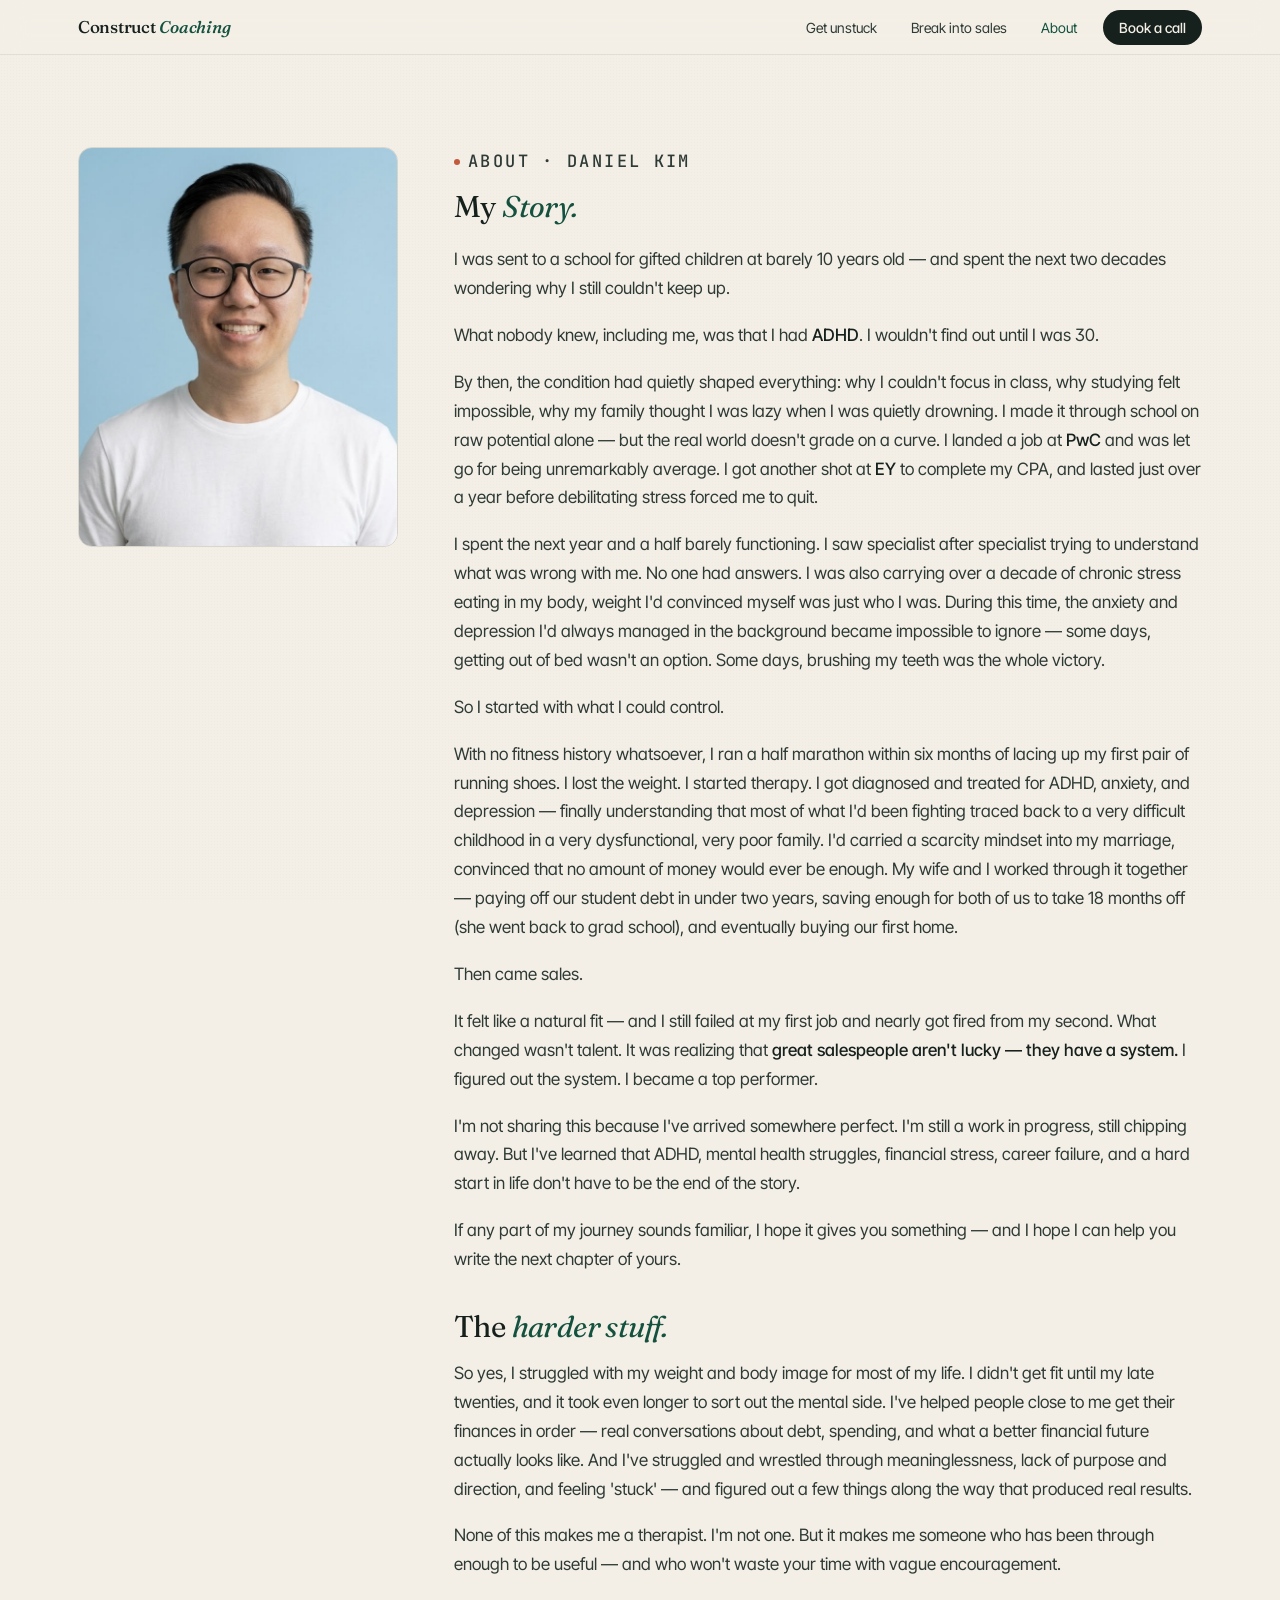
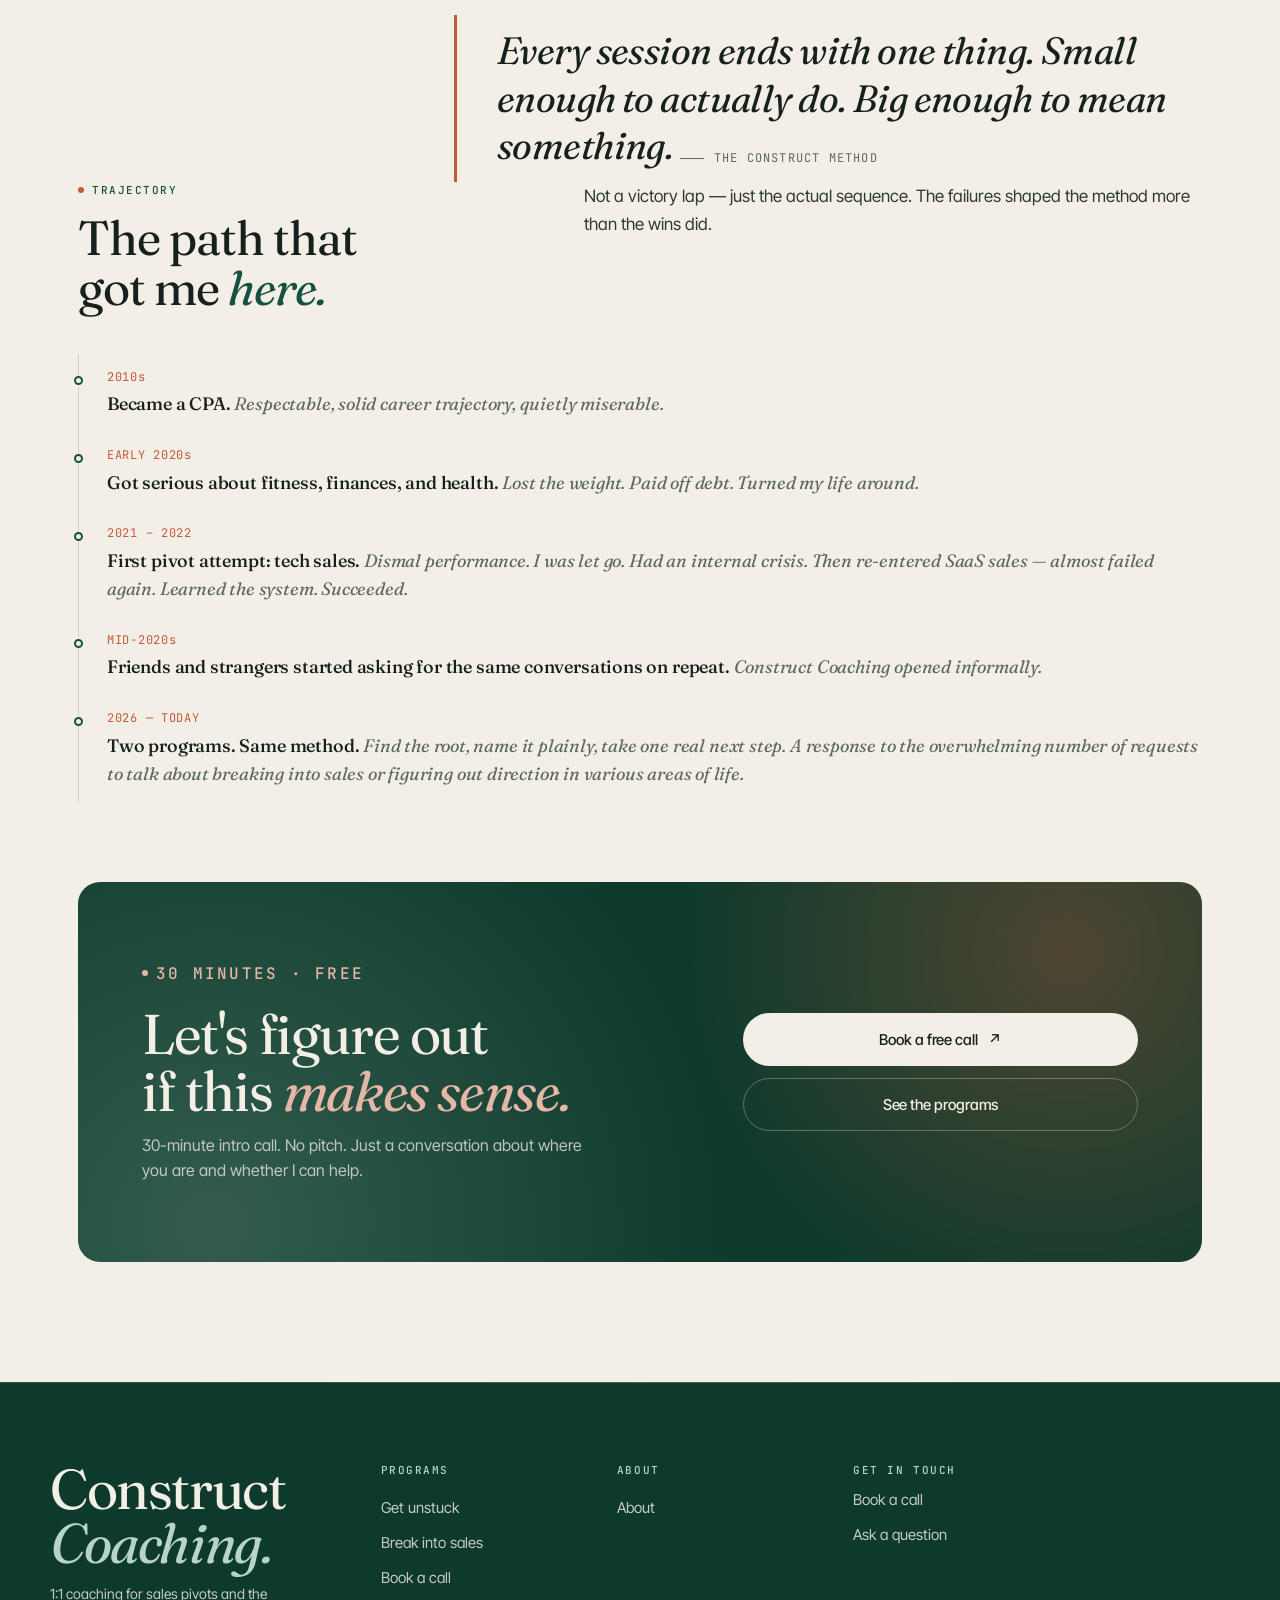
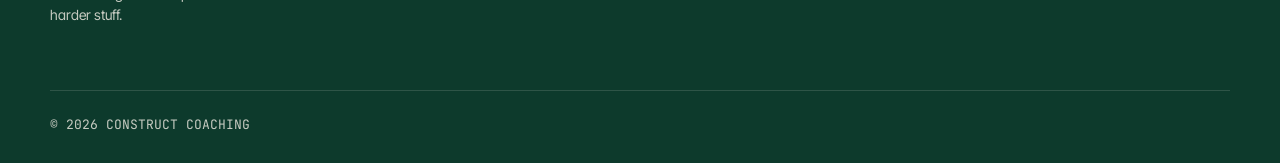
==== about.html @ 875a8a39 "Add files via upload" ====
<!DOCTYPE html>
<html lang="en">
<head>
  <meta charset="UTF-8">
  <meta name="viewport" content="width=device-width, initial-scale=1.0">
  <title>About Daniel — Construct Coaching</title>
  <link rel="stylesheet" href="styles.css">
</head>
<body>
  <div class="nav-wrap">
    <nav class="nav">
      <a href="index.html" class="brand">
        <span class="brand-name">Construct <em>Coaching</em></span>
      </a>
      <ul class="nav-links">
        <li><a href="unstuck.html">Get unstuck</a></li>
        <li><a href="sales.html">Break into sales</a></li>
        <li><a href="about.html" class="active">About</a></li>
        <li><a href="book.html" class="nav-cta">Book a call</a></li>
      </ul>
    </nav>
  </div>

  <main>
    <section class="wrap" id="story" style="padding-top: 80px;">
      <div class="about-grid reveal">
        <div>
          <img src="daniel-kim.png" alt="Daniel Kim" style="width:100%; aspect-ratio:4/5; object-fit:cover; object-position: center top; border-radius: var(--r); border: 1px solid color-mix(in srgb, var(--ink) 12%, transparent); display:block;">
        </div>
        <div class="bio-text">
          <p class="eyebrow" style="margin-bottom:14px;"><span class="dot"></span>About · Daniel Kim</p>
          <h3 style="margin-top:0; margin-bottom: 22px;">My <em>Story.</em></h3>
          <p>I was sent to a school for gifted children at barely 10 years old — and spent the next two decades wondering why I still couldn't keep up.</p>
          <p>What nobody knew, including me, was that I had <strong>ADHD</strong>. I wouldn't find out until I was 30.</p>
          <p>By then, the condition had quietly shaped everything: why I couldn't focus in class, why studying felt impossible, why my family thought I was lazy when I was quietly drowning. I made it through school on raw potential alone — but the real world doesn't grade on a curve. I landed a job at <strong>PwC</strong> and was let go for being unremarkably average. I got another shot at <strong>EY</strong> to complete my CPA, and lasted just over a year before debilitating stress forced me to quit.</p>
          <p>I spent the next year and a half barely functioning. I saw specialist after specialist trying to understand what was wrong with me. No one had answers. I was also carrying over a decade of chronic stress eating in my body, weight I'd convinced myself was just who I was. During this time, the anxiety and depression I'd always managed in the background became impossible to ignore — some days, getting out of bed wasn't an option. Some days, brushing my teeth was the whole victory.</p>
          <p>So I started with what I could control.</p>
          <p>With no fitness history whatsoever, I ran a half marathon within six months of lacing up my first pair of running shoes. I lost the weight. I started therapy. I got diagnosed and treated for ADHD, anxiety, and depression — finally understanding that most of what I'd been fighting traced back to a very difficult childhood in a very dysfunctional, very poor family. I'd carried a scarcity mindset into my marriage, convinced that no amount of money would ever be enough. My wife and I worked through it together — paying off our student debt in under two years, saving enough for both of us to take 18 months off (she went back to grad school), and eventually buying our first home.</p>
          <p>Then came sales.</p>
          <p>It felt like a natural fit — and I still failed at my first job and nearly got fired from my second. What changed wasn't talent. It was realizing that <strong>great salespeople aren't lucky — they have a system.</strong> I figured out the system. I became a top performer.</p>
          <p>I'm not sharing this because I've arrived somewhere perfect. I'm still a work in progress, still chipping away. But I've learned that ADHD, mental health struggles, financial stress, career failure, and a hard start in life don't have to be the end of the story.</p>
          <p>If any part of my journey sounds familiar, I hope it gives you something — and I hope I can help you write the next chapter of yours.</p>

          <h3>The <em>harder stuff.</em></h3>
          <p>So yes, I struggled with my weight and body image for most of my life. I didn't get fit until my late twenties, and it took even longer to sort out the mental side. I've helped people close to me get their finances in order — real conversations about debt, spending, and what a better financial future actually looks like. And I've struggled and wrestled through meaninglessness, lack of purpose and direction, and feeling 'stuck' — and figured out a few things along the way that produced real results.</p>
          <p>None of this makes me a therapist. I'm not one. But it makes me someone who has been through enough to be useful — and who won't waste your time with vague encouragement.</p>

          <div class="pull reveal" style="margin-top: 36px;">
            Every session ends with one thing. Small enough to actually do. Big enough to mean something.
            <div class="pull-attrib">The Construct method</div>
          </div>
        </div>
      </div>
    </section>

    <section class="wrap">
      <div class="two-col reveal">
        <div>
          <p class="eyebrow"><span class="dot"></span>Trajectory</p>
          <h2 class="section-title" style="margin-top:14px;">The path that<br>got me <em>here.</em></h2>
        </div>
        <p class="body">Not a victory lap — just the actual sequence. The failures shaped the method more than the wins did.</p>
      </div>

      <div class="timeline reveal" style="margin-top: 40px;">
        <div class="tl-item">
          <div class="yr">2010s</div>
          <div class="ev">Became a CPA. <span class="muted">Respectable, solid career trajectory, quietly miserable.</span></div>
        </div>
        <div class="tl-item">
          <div class="yr">EARLY 2020s</div>
          <div class="ev">Got serious about fitness, finances, and health. <span class="muted">Lost the weight. Paid off debt. Turned my life around.</span></div>
        </div>
        <div class="tl-item">
          <div class="yr">2021 – 2022</div>
          <div class="ev">First pivot attempt: tech sales. <span class="muted">Dismal performance. I was let go. Had an internal crisis. Then re-entered SaaS sales — almost failed again. Learned the system. Succeeded.</span></div>
        </div>
        <div class="tl-item">
          <div class="yr">MID-2020s</div>
          <div class="ev">Friends and strangers started asking for the same conversations on repeat. <span class="muted">Construct Coaching opened informally.</span></div>
        </div>
        <div class="tl-item">
          <div class="yr">2026 — TODAY</div>
          <div class="ev">Two programs. Same method. <span class="muted">Find the root, name it plainly, take one real next step. A response to the overwhelming number of requests to talk about breaking into sales or figuring out direction in various areas of life.</span></div>
        </div>
      </div>
    </section>

    <section class="wrap" style="padding-top: 32px;">
      <div class="cta-card reveal">
        <div class="cta-card-grid">
          <div>
            <p class="eyebrow" style="color: var(--terra-soft); margin-bottom: 18px;"><span class="dot" style="background: var(--terra-soft);"></span>30 minutes · Free</p>
            <h2>Let's figure out<br>if this <em>makes sense.</em></h2>
            <p>30-minute intro call. No pitch. Just a conversation about where you are and whether I can help.</p>
          </div>
          <div class="stack">
            <a href="book.html" class="btn btn-light">Book a free call <span class="arr">↗</span></a>
            <a href="sales.html" class="btn btn-ghost" style="color: var(--paper); border-color: color-mix(in srgb, var(--paper) 30%, transparent);">See the programs</a>
          </div>
        </div>
      </div>
    </section>
  </main>

  <footer class="foot">
    <div class="foot-inner">
      <div>
        <div class="foot-mark">Construct<br><em>Coaching.</em></div>
        <p class="foot-tag">1:1 coaching for sales pivots and the harder stuff.</p>
      </div>
      <div class="foot-col"><h5>Programs</h5><ul><li><a href="unstuck.html">Get unstuck</a></li><li><a href="sales.html">Break into sales</a></li><li><a href="book.html">Book a call</a></li></ul></div>
      <div class="foot-col"><h5>About</h5><ul><li><a href="about.html">About</a></li></ul></div>
      <div class="foot-col foot-form-col">
        <h5>Get in Touch</h5>
        <ul>
          <li><a href="book.html#book">Book a call</a></li>
          <li><a href="book.html#ask">Ask a question</a></li>
        </ul>
      </div>
    </div>
    <div class="foot-bottom"><span>© 2026 CONSTRUCT COACHING</span></div>
  </footer>

  <script>
    const io = new IntersectionObserver((entries) => { entries.forEach(e => { if (e.isIntersecting) { e.target.classList.add('in'); io.unobserve(e.target); } }); }, { threshold: 0.08, rootMargin: '0px 0px -40px 0px' });
    document.querySelectorAll('.reveal').forEach(el => io.observe(el));
  </script>
</body>
</html>
---- styles.css ----
/* Construct Coaching — shared styles */
@import url('https://fonts.googleapis.com/css2?family=Fraunces:ital,opsz,wght@0,9..144,300;0,9..144,400;0,9..144,500;0,9..144,600;1,9..144,400;1,9..144,500&family=Inter+Tight:wght@300;400;500;600;700&family=JetBrains+Mono:wght@400;500&display=swap');

*, *::before, *::after { box-sizing: border-box; margin: 0; padding: 0; }

:root {
  /* Warm paper palette */
  --paper: #F4EFE6;
  --paper-2: #ECE6D9;
  --paper-3: #E2DAC7;
  --ink: #16201C;
  --ink-2: #2E3A35;
  --ink-soft: #5C6862;
  --ink-light: #8A958F;

  /* Greens */
  --moss: #14513F;
  --moss-deep: #0D3A2C;
  --moss-mid: #1F6A52;
  --moss-light: #B8D4C7;
  --moss-pale: #D9E8E0;

  /* Accent */
  --terra: #C25A3C;       /* burnt umber */
  --terra-soft: #E5B7A6;

  --serif: 'Fraunces', 'Lora', Georgia, serif;
  --sans: 'Inter Tight', system-ui, -apple-system, sans-serif;
  --mono: 'JetBrains Mono', ui-monospace, monospace;

  --max: 1180px;
  --max-prose: 720px;
  --r-sm: 6px;
  --r: 14px;
  --r-lg: 22px;

  --shadow-soft: 0 1px 0 rgba(22,32,28,0.04), 0 12px 28px -12px rgba(22,32,28,0.18);
  --shadow-pop: 0 1px 0 rgba(22,32,28,0.06), 0 24px 48px -16px rgba(22,32,28,0.28);
}

html { font-size: 16px; scroll-behavior: smooth; }
body {
  font-family: var(--sans);
  background: var(--paper);
  color: var(--ink);
  line-height: 1.55;
  -webkit-font-smoothing: antialiased;
  text-rendering: optimizeLegibility;
  font-feature-settings: "ss01", "cv11";
  overflow-x: hidden;
}

a { color: var(--moss); text-decoration: none; transition: color .2s; }
a:hover { color: var(--moss-deep); }
img { max-width: 100%; display: block; }

/* Decorative paper grain */
body::before {
  content: "";
  position: fixed; inset: 0;
  pointer-events: none;
  z-index: 0;
  opacity: 0.5;
  background-image:
    radial-gradient(rgba(22,32,28,0.04) 1px, transparent 1px);
  background-size: 3px 3px;
  mix-blend-mode: multiply;
}

main, nav, footer { position: relative; z-index: 1; }

/* ─── NAV ─────────────────────────────────────────────────────── */
.nav-wrap {
  position: sticky; top: 0; z-index: 100;
  background: color-mix(in srgb, var(--paper) 88%, transparent);
  backdrop-filter: saturate(140%) blur(12px);
  -webkit-backdrop-filter: saturate(140%) blur(12px);
  border-bottom: 1px solid color-mix(in srgb, var(--ink) 8%, transparent);
}
nav.nav {
  max-width: var(--max);
  margin: 0 auto;
  padding: 14px 28px;
  display: flex; align-items: center; justify-content: space-between;
  gap: 24px;
}
.brand {
  display: flex; align-items: center; gap: 10px;
  color: var(--ink); font-weight: 500; letter-spacing: -0.01em;
}
.brand:hover { color: var(--ink); }
.brand-mark {
  display: none;
  width: 32px; height: 32px;
  border-radius: 8px;
  background: var(--moss);
  position: relative;
  overflow: hidden;
}
.brand-mark { background: transparent; }
.brand-mark svg { width: 100%; height: 100%; display: block; }
.brand-name { font-family: var(--serif); font-size: 17px; font-weight: 500; letter-spacing: -0.015em; }
.brand-name em { font-style: italic; color: var(--moss); }

.nav-links { display: flex; align-items: center; gap: 6px; list-style: none; }
.nav-links a {
  color: var(--ink-2);
  font-size: 14px;
  padding: 8px 14px;
  border-radius: 999px;
  transition: background .2s, color .2s;
}
.nav-links a:hover { background: color-mix(in srgb, var(--ink) 6%, transparent); color: var(--ink); }
.nav-links a.active { color: var(--moss); }
.nav-links .nav-cta {
  background: var(--ink);
  color: var(--paper) !important;
  padding: 9px 16px;
  border-radius: 999px;
  font-weight: 500;
  margin-left: 6px;
}
.nav-links .nav-cta:hover { background: var(--moss-deep); color: var(--paper) !important; }

/* ─── BUTTONS ─────────────────────────────────────────────────── */
.btn {
  display: inline-flex; align-items: center; gap: 10px;
  padding: 14px 22px;
  font-family: var(--sans);
  font-size: 15px;
  font-weight: 500;
  letter-spacing: -0.005em;
  border-radius: 999px;
  border: 1px solid transparent;
  cursor: pointer;
  transition: transform .2s ease, background .2s, color .2s, border-color .2s, box-shadow .2s;
  text-decoration: none;
}
.btn:hover { text-decoration: none; transform: translateY(-1px); }
.btn .arr { transition: transform .25s; }
.btn:hover .arr { transform: translate(2px, -2px); }

.btn-primary { background: var(--ink); color: var(--paper); }
.btn-primary:hover { background: var(--moss-deep); color: var(--paper); box-shadow: var(--shadow-pop); }

.btn-moss { background: var(--moss); color: var(--paper); }
.btn-moss:hover { background: var(--moss-deep); color: var(--paper); box-shadow: var(--shadow-pop); }

.btn-ghost { background: transparent; color: var(--ink); border-color: color-mix(in srgb, var(--ink) 22%, transparent); }
.btn-ghost:hover { background: var(--ink); color: var(--paper); border-color: var(--ink); }

.btn-light { background: var(--paper); color: var(--ink); }
.btn-light:hover { background: #fff; color: var(--ink); }

.btn-sm { padding: 10px 16px; font-size: 14px; }

/* ─── SHARED LAYOUT ───────────────────────────────────────────── */
.wrap { max-width: var(--max); margin: 0 auto; padding: 0 28px; }
.prose { max-width: var(--max-prose); }

.eyebrow {
  font-family: var(--mono);
  font-size: 11px;
  font-weight: 500;
  letter-spacing: 0.14em;
  text-transform: uppercase;
  color: var(--moss);
}
.eyebrow .dot {
  display: inline-block; width: 6px; height: 6px;
  background: var(--terra); border-radius: 50%;
  vertical-align: middle; margin-right: 8px;
  transform: translateY(-1px);
}

h1.display, h2.display {
  font-family: var(--serif);
  font-weight: 400;
  letter-spacing: -0.025em;
  line-height: 0.98;
  color: var(--ink);
}
h1.display em, h2.display em { font-style: italic; color: var(--moss); font-weight: 400; }
h1.display { font-size: clamp(48px, 8.5vw, 108px); }
h2.display { font-size: clamp(38px, 6vw, 72px); line-height: 1.02; }

h2.section-title {
  font-family: var(--serif);
  font-weight: 400;
  font-size: clamp(30px, 4vw, 48px);
  line-height: 1.05;
  letter-spacing: -0.02em;
  color: var(--ink);
}
h2.section-title em { font-style: italic; color: var(--moss); font-weight: 400; }

.lede {
  font-family: var(--serif);
  font-size: clamp(18px, 1.6vw, 22px);
  line-height: 1.5;
  color: var(--ink-2);
  font-weight: 400;
  max-width: 620px;
}

p.body {
  font-size: 17px;
  line-height: 1.65;
  color: var(--ink-2);
  max-width: 620px;
}

hr.rule {
  border: none;
  height: 1px;
  background: linear-gradient(to right, color-mix(in srgb, var(--ink) 16%, transparent), transparent);
  margin: 0;
}

/* ─── TICKER ──────────────────────────────────────────────────── */
.ticker {
  border-top: 1px solid color-mix(in srgb, var(--ink) 10%, transparent);
  border-bottom: 1px solid color-mix(in srgb, var(--ink) 10%, transparent);
  background: var(--paper-2);
  overflow: hidden;
  padding: 16px 0;
}
.ticker-track {
  display: flex; gap: 56px;
  white-space: nowrap;
  animation: ticker 40s linear infinite;
  font-family: var(--mono);
  font-size: 13px;
  letter-spacing: 0.04em;
  color: var(--ink-2);
}
.ticker-track span { display: inline-flex; align-items: center; gap: 14px; }
.ticker-track span::before {
  content: "✦"; color: var(--terra); font-size: 12px;
}
@keyframes ticker {
  to { transform: translateX(-50%); }
}

/* ─── FOOTER ──────────────────────────────────────────────────── */
footer.foot {
  background: var(--moss-deep);
  color: color-mix(in srgb, var(--paper) 80%, transparent);
  margin-top: 120px;
  padding: 80px 28px 28px;
  position: relative;
  overflow: hidden;
}
footer.foot::before {
  content: "";
  position: absolute; top: 0; left: 50%; transform: translateX(-50%);
  width: 200%; height: 1px;
  background: linear-gradient(to right, transparent, var(--moss-light), transparent);
  opacity: 0.3;
}
.foot-inner {
  max-width: var(--max);
  margin: 0 auto;
  display: grid;
  grid-template-columns: 1.2fr 0.8fr 0.8fr 1.6fr;
  gap: 48px;
  margin-bottom: 64px;
}
.foot-mark {
  font-family: var(--serif);
  font-size: 56px;
  line-height: 0.95;
  font-weight: 400;
  letter-spacing: -0.025em;
  color: var(--paper);
  margin-bottom: 14px;
}
.foot-mark em { font-style: italic; color: var(--moss-light); }
.foot-tag { font-size: 14px; line-height: 1.55; max-width: 260px; }
.foot-col h5 {
  font-family: var(--mono); font-size: 11px; letter-spacing: 0.14em;
  text-transform: uppercase; color: var(--moss-light);
  font-weight: 500; margin-bottom: 16px;
}
.foot-col ul { list-style: none; display: flex; flex-direction: column; gap: 10px; }
.foot-col a { color: color-mix(in srgb, var(--paper) 80%, transparent); font-size: 15px; }
.foot-col a:hover { color: var(--paper); }

.foot-bottom {
  max-width: var(--max);
  margin: 0 auto;
  padding-top: 24px;
  border-top: 1px solid color-mix(in srgb, var(--paper) 14%, transparent);
  display: flex; justify-content: space-between; align-items: center;
  font-size: 13px; flex-wrap: wrap; gap: 12px;
  font-family: var(--mono);
}

/* Footer "Quick question?" link column */
.foot-form-col {
  /* sits in last column of foot-inner */
}
.foot-form-col h5 { margin-bottom: 8px; }
.foot-form-col .foot-form-tag {
  font-size: 13px;
  line-height: 1.5;
  color: color-mix(in srgb, var(--paper) 70%, transparent);
  margin-bottom: 16px;
  max-width: 280px;
}
.foot-form-col h5 {
  font-family: var(--mono); font-size: 11px; letter-spacing: 0.14em;
  text-transform: uppercase; color: var(--moss-light);
  font-weight: 500; margin-bottom: 8px;
}
.foot-form-col .foot-form-tag {
  font-size: 13px; line-height: 1.5;
  color: color-mix(in srgb, var(--paper) 70%, transparent);
  margin-bottom: 18px;
  max-width: 380px;
}
.foot-form {
  display: flex;
  flex-direction: column;
  gap: 10px;
}
.foot-form .ff-row {
  display: grid;
  grid-template-columns: 1fr 1fr;
  gap: 10px;
}
.foot-form input,
.foot-form textarea {
  font-family: inherit;
  font-size: 14px;
  color: var(--paper);
  background: color-mix(in srgb, var(--paper) 6%, transparent);
  border: 1px solid color-mix(in srgb, var(--paper) 18%, transparent);
  border-radius: 8px;
  padding: 11px 13px;
  width: 100%;
  box-sizing: border-box;
  transition: border-color .2s, background .2s, box-shadow .2s;
  resize: vertical;
}
.foot-form input::placeholder,
.foot-form textarea::placeholder {
  color: color-mix(in srgb, var(--paper) 45%, transparent);
}
.foot-form input:focus,
.foot-form textarea:focus {
  outline: none;
  border-color: var(--moss-light);
  background: color-mix(in srgb, var(--paper) 10%, transparent);
  box-shadow: 0 0 0 3px color-mix(in srgb, var(--moss-light) 22%, transparent);
}
.foot-form .ff-foot {
  display: flex;
  justify-content: space-between;
  align-items: center;
  gap: 12px;
  flex-wrap: wrap;
  margin-top: 4px;
}
.foot-form .ff-status {
  font-family: var(--mono);
  font-size: 11px;
  letter-spacing: 0.06em;
  color: var(--terra-soft);
  margin: 0;
}
.foot-form .btn {
  background: var(--paper);
  color: var(--ink);
  padding: 11px 18px;
  font-size: 14px;
}
.foot-form .btn:hover { background: var(--terra-soft); color: var(--ink); }
@media (max-width: 880px) {
  .foot-form-col { grid-column: 1 / -1; }
  .foot-form .ff-row { grid-template-columns: 1fr; }
}

/* ─── HERO (home) ─────────────────────────────────────────────── */
.hero {
  position: relative;
  padding: 96px 0 96px;
}
.hero-headline {
  font-family: var(--serif);
  font-size: clamp(48px, 8vw, 112px);
  font-weight: 400;
  line-height: 0.94;
  letter-spacing: -0.035em;
  color: var(--ink);
  margin-bottom: 64px;
  text-wrap: balance;
}
.hero-headline em {
  font-style: italic; color: var(--moss); font-weight: 400;
}

.hero-row {
  display: grid;
  grid-template-columns: 1.4fr 1fr;
  gap: 64px;
  align-items: start;
  margin-top: 8px;
  padding-top: 32px;
  border-top: 1px solid color-mix(in srgb, var(--ink) 14%, transparent);
}
.hero-lede {
  max-width: none;
  font-size: clamp(20px, 1.9vw, 26px);
  line-height: 1.4;
}
.hero-actions { display: flex; gap: 12px; flex-wrap: wrap; }
.hero-aside {
  border-left: 1px solid color-mix(in srgb, var(--ink) 14%, transparent);
  padding-left: 28px;
  font-size: 15px;
  line-height: 1.65;
  color: var(--ink-2);
  max-width: 460px;
}
.hero-aside strong { font-weight: 500; color: var(--ink); }

/* Constructed background motif — ascending brick stack */
.construct-bg {
  position: absolute;
  inset: 0;
  pointer-events: none;
  overflow: hidden;
  z-index: 0;
}
.brick-stack {
  position: absolute;
  right: -40px;
  bottom: 40px;
  width: 520px;
  height: 480px;
  display: flex;
  flex-direction: column-reverse;
  align-items: flex-end;
  gap: 6px;
  opacity: 0.92;
  filter: drop-shadow(0 24px 32px rgba(22,32,28,0.18));
}
.brick-row {
  display: flex;
  gap: 6px;
  justify-content: flex-end;
}
.brick {
  --bc1: #B5573A;
  --bc2: #9C4126;
  --bc3: #7E3220;
  --bc4: #6A2A1A;
  width: 130px;
  height: 56px;
  border-radius: 3px;
  position: relative;
  background:
    /* mortar highlight on top */
    linear-gradient(to bottom, rgba(255,255,255,0.10) 0%, rgba(255,255,255,0) 8%, transparent 100%),
    /* dark wear at bottom */
    linear-gradient(to bottom, transparent 60%, rgba(0,0,0,0.22) 100%),
    /* speckle/grain — multiple radial spots simulating fired clay pits */
    radial-gradient(ellipse 6px 4px at 18% 30%, rgba(0,0,0,0.18), transparent 70%),
    radial-gradient(ellipse 4px 3px at 62% 70%, rgba(0,0,0,0.22), transparent 70%),
    radial-gradient(ellipse 5px 3px at 82% 22%, rgba(255,255,255,0.10), transparent 70%),
    radial-gradient(ellipse 3px 2px at 38% 58%, rgba(0,0,0,0.16), transparent 70%),
    radial-gradient(ellipse 4px 3px at 48% 80%, rgba(255,255,255,0.08), transparent 70%),
    radial-gradient(ellipse 3px 2px at 92% 50%, rgba(0,0,0,0.14), transparent 70%),
    radial-gradient(ellipse 5px 3px at 8% 70%, rgba(0,0,0,0.18), transparent 70%),
    /* base color blend, slightly varied across face */
    linear-gradient(135deg, var(--bc1) 0%, var(--bc2) 55%, var(--bc3) 100%);
  background-blend-mode: normal, normal, normal, normal, normal, normal, normal, normal, normal, normal;
  box-shadow:
    inset 0 1px 0 rgba(255,255,255,0.18),
    inset 0 -2px 0 rgba(0,0,0,0.28),
    inset 1px 0 0 rgba(255,255,255,0.06),
    inset -1px 0 0 rgba(0,0,0,0.18),
    0 1px 0 rgba(0,0,0,0.35);
}
/* mortar texture under bricks */
.brick::after {
  content: "";
  position: absolute;
  left: 2px; right: 2px;
  bottom: -5px;
  height: 4px;
  background:
    repeating-linear-gradient(90deg, rgba(140,128,108,0.55) 0 3px, rgba(110,98,80,0.65) 3px 6px);
  border-radius: 1px;
  opacity: 0.7;
}
/* color variation between bricks for realism */
.brick:nth-child(2n) { --bc1:#A84E33; --bc2:#8E3B22; --bc3:#71291A; }
.brick:nth-child(3n) { --bc1:#BD5F40; --bc2:#A04528; --bc3:#7A2F1E; }
.brick:nth-child(4n) { --bc1:#9E4731; --bc2:#823720; --bc3:#682619; }
.brick:nth-child(5n) { --bc1:#C26544; --bc2:#A0492A; --bc3:#7B3220; }

/* Ascending pattern: each row is wider than the one above (visually it ascends from a wide base up to a single brick) */
.brick-row.r1 { } /* base, widest */
.brick-row.r2 { margin-right: 18px; }
.brick-row.r3 { margin-right: 48px; }
.brick-row.r4 { margin-right: 92px; }
.brick-row.r5 { margin-right: 148px; }
.brick-row.r6 { margin-right: 220px; }

@media (max-width: 880px) {
  .brick-stack { width: 320px; height: 320px; right: -60px; bottom: 0; }
  .brick { width: 80px; height: 36px; }
  .brick-row.r2 { margin-right: 12px; }
  .brick-row.r3 { margin-right: 32px; }
  .brick-row.r4 { margin-right: 60px; }
  .brick-row.r5 { margin-right: 96px; }
  .brick-row.r6 { margin-right: 140px; }
}

/* ─── PROGRAM SPLIT ───────────────────────────────────────────── */
.programs {
  margin-top: 60px;
  display: grid;
  grid-template-columns: 1fr 1fr;
  gap: 0;
  border-top: 1px solid color-mix(in srgb, var(--ink) 12%, transparent);
  border-bottom: 1px solid color-mix(in srgb, var(--ink) 12%, transparent);
}
.program {
  position: relative;
  padding: 56px 40px 56px;
  display: flex; flex-direction: column; gap: 16px;
  text-decoration: none;
  color: var(--ink);
  transition: background .35s ease;
  isolation: isolate;
  min-height: 460px;
}
.program + .program { border-left: 1px solid color-mix(in srgb, var(--ink) 12%, transparent); }
.program:hover { background: var(--paper-2); }
.program-num {
  font-family: var(--mono);
  font-size: 12px;
  color: var(--ink-soft);
  letter-spacing: 0.1em;
}
.program-title {
  font-family: var(--serif);
  font-size: clamp(36px, 4vw, 56px);
  font-weight: 400;
  letter-spacing: -0.025em;
  line-height: 1;
  margin-top: 8px;
}
.program-title em { font-style: italic; color: var(--moss); }
.program-desc {
  font-size: 16px; color: var(--ink-2); line-height: 1.6;
  max-width: 440px;
}
.program-tags {
  display: flex; gap: 8px; flex-wrap: wrap; margin-top: auto;
}
.tag {
  font-family: var(--mono);
  font-size: 11px;
  letter-spacing: 0.06em;
  text-transform: uppercase;
  padding: 6px 10px;
  border: 1px solid color-mix(in srgb, var(--ink) 16%, transparent);
  border-radius: 999px;
  color: var(--ink-2);
  background: color-mix(in srgb, var(--paper) 60%, transparent);
}
.program-cta {
  display: inline-flex; align-items: center; gap: 8px;
  font-family: var(--sans); font-size: 15px; font-weight: 500;
  color: var(--moss);
  margin-top: 8px;
}
.program-cta .arr { transition: transform .25s; }
.program:hover .program-cta .arr { transform: translate(4px, -4px); }
.program-glyph {
  position: absolute;
  right: 32px; top: 32px;
  font-family: var(--serif);
  font-size: 92px;
  line-height: 1; color: var(--moss-light);
  font-style: italic; opacity: 0.55;
}

/* ─── SECTIONS ───────────────────────────────────────────────── */
section { padding: 96px 0; position: relative; }
section.tight { padding: 72px 0; }

.two-col {
  display: grid;
  grid-template-columns: 5fr 7fr;
  gap: 64px;
  align-items: start;
}

/* Pull quote */
.pull {
  font-family: var(--serif);
  font-style: italic;
  font-size: clamp(24px, 3.2vw, 38px);
  line-height: 1.25;
  color: var(--ink);
  letter-spacing: -0.015em;
  max-width: 920px;
  position: relative;
  padding: 12px 0 12px 40px;
  border-left: 3px solid var(--terra);
}
.pull-attrib {
  font-family: var(--mono);
  font-style: normal;
  font-size: 12px;
  letter-spacing: 0.1em;
  color: var(--ink-soft);
  margin-top: 18px;
  text-transform: uppercase;
  display: inline-flex; align-items: center; gap: 10px;
}
.pull-attrib::before {
  content: ""; width: 24px; height: 1px; background: var(--ink-soft);
}

/* Method strip */
.method {
  display: grid;
  grid-template-columns: repeat(3, 1fr);
  gap: 28px;
  margin-top: 48px;
}
.method-card {
  padding: 32px 28px 36px;
  background: var(--paper-2);
  border: 1px solid color-mix(in srgb, var(--ink) 10%, transparent);
  border-radius: var(--r);
  display: flex; flex-direction: column; gap: 12px;
  position: relative;
}
.method-num {
  font-family: var(--serif);
  font-size: 36px;
  font-style: italic;
  color: var(--moss);
  line-height: 1;
}
.method-card h4 {
  font-family: var(--serif);
  font-size: 22px; font-weight: 500;
  letter-spacing: -0.015em;
}
.method-card p { font-size: 15px; color: var(--ink-2); line-height: 1.6; }

/* CTA card */
.cta-card {
  position: relative;
  background: var(--moss-deep);
  color: var(--paper);
  padding: 80px 64px;
  border-radius: var(--r-lg);
  overflow: hidden;
  margin-top: 48px;
}
.cta-card::before {
  content: "";
  position: absolute;
  inset: -1px;
  background:
    radial-gradient(circle at 88% 18%, color-mix(in srgb, var(--terra) 36%, transparent), transparent 38%),
    radial-gradient(circle at 12% 90%, color-mix(in srgb, var(--moss-light) 22%, transparent), transparent 50%);
  pointer-events: none;
}
.cta-card-grid {
  position: relative;
  display: grid;
  grid-template-columns: 1.4fr 1fr;
  gap: 48px;
  align-items: center;
}
.cta-card h2 {
  font-family: var(--serif);
  font-size: clamp(34px, 4.5vw, 56px);
  font-weight: 400;
  line-height: 1.02;
  letter-spacing: -0.025em;
  color: var(--paper);
  margin-bottom: 14px;
}
.cta-card h2 em { color: var(--terra-soft); font-style: italic; }
.cta-card p { color: color-mix(in srgb, var(--paper) 75%, transparent); font-size: 16px; line-height: 1.55; max-width: 460px; }
.cta-card .stack { display: flex; flex-direction: column; gap: 12px; align-items: stretch; }
.cta-card .stack .btn { justify-content: center; }
.cta-card .stack .fineprint { font-family: var(--mono); font-size: 12px; color: color-mix(in srgb, var(--paper) 60%, transparent); text-align: center; letter-spacing: 0.04em; }

/* ─── PROGRAM PAGES ──────────────────────────────────────────── */
.page-hero {
  padding: 72px 0 56px;
  position: relative;
}
.page-hero h1 {
  font-family: var(--serif);
  font-size: clamp(48px, 7.5vw, 96px);
  font-weight: 400;
  line-height: 0.98;
  letter-spacing: -0.03em;
  color: var(--ink);
  margin-top: 24px;
  margin-bottom: 28px;
  max-width: 12ch;
}
.page-hero h1 em { font-style: italic; color: var(--moss); }
.page-hero .lede { margin-bottom: 32px; }
.page-hero-grid {
  display: grid;
  grid-template-columns: 1.4fr 1fr;
  gap: 64px;
  align-items: start;
  padding-top: 32px;
  border-top: 1px solid color-mix(in srgb, var(--ink) 14%, transparent);
  margin-top: 0;
}
.page-hero-meta {
  border: 1px solid color-mix(in srgb, var(--ink) 14%, transparent);
  border-radius: var(--r);
  padding: 24px;
  background: color-mix(in srgb, var(--paper) 50%, transparent);
}
.page-hero-meta dl {
  display: grid;
  grid-template-columns: auto 1fr;
  row-gap: 12px;
  column-gap: 18px;
  font-size: 14px;
}
.page-hero-meta dt { font-family: var(--mono); font-size: 11px; letter-spacing: 0.1em; text-transform: uppercase; color: var(--ink-soft); align-self: center; }
.page-hero-meta dd { color: var(--ink); font-weight: 500; }
.page-hero-meta dd em { font-style: italic; color: var(--moss); font-weight: 400; }

/* Modules */
.modules { margin-top: 12px; border-top: 1px solid color-mix(in srgb, var(--ink) 12%, transparent); }
.module {
  display: grid;
  grid-template-columns: 100px 1fr 220px;
  gap: 32px;
  padding: 36px 0;
  border-bottom: 1px solid color-mix(in srgb, var(--ink) 12%, transparent);
  align-items: start;
}
.module-tag {
  font-family: var(--mono); font-size: 12px; letter-spacing: 0.1em;
  text-transform: uppercase; color: var(--ink-soft);
  padding-top: 6px;
}
.module h3 {
  font-family: var(--serif); font-size: clamp(24px, 2.6vw, 32px);
  font-weight: 400; letter-spacing: -0.02em; line-height: 1.1;
  margin-bottom: 12px;
}
.module h3 em { font-style: italic; color: var(--moss); }
.module p { font-size: 16px; color: var(--ink-2); line-height: 1.6; max-width: 600px; }
.module-side {
  font-family: var(--mono); font-size: 12px; letter-spacing: 0.06em;
  color: var(--ink-soft); padding-top: 8px;
  display: flex; flex-direction: column; gap: 8px;
  align-items: flex-start;
}
.module-side .pill {
  border: 1px solid color-mix(in srgb, var(--ink) 16%, transparent);
  padding: 5px 10px; border-radius: 999px;
  font-size: 11px; letter-spacing: 0.08em; text-transform: uppercase;
}
.module-side .pill.deliv { color: var(--terra); border-color: color-mix(in srgb, var(--terra) 40%, transparent); }

/* Pricing duo */
.pricing {
  display: grid;
  grid-template-columns: 1fr 1.2fr;
  gap: 24px;
  margin-top: 16px;
}
.price-card {
  background: var(--paper-2);
  border: 1px solid color-mix(in srgb, var(--ink) 10%, transparent);
  border-radius: var(--r-lg);
  padding: 36px 32px 32px;
  display: flex; flex-direction: column;
  position: relative;
}
.price-card.featured {
  background: var(--ink);
  color: var(--paper);
  border-color: var(--ink);
  box-shadow: var(--shadow-pop);
}
.price-card.featured h3, .price-card.featured .price-num { color: var(--paper); }
.price-card.featured .price-includes li { color: color-mix(in srgb, var(--paper) 80%, transparent); }
.price-card.featured .price-includes li .check { color: var(--terra-soft); }
.price-card.featured .price-foot { color: color-mix(in srgb, var(--paper) 65%, transparent); }
.price-card .stamp {
  position: absolute;
  top: 24px; right: 24px;
  font-family: var(--mono); font-size: 11px;
  letter-spacing: 0.1em; text-transform: uppercase;
  background: var(--terra);
  color: var(--paper);
  padding: 5px 10px;
  border-radius: 999px;
}
.price-card h3 {
  font-family: var(--serif); font-size: 22px;
  font-weight: 400; letter-spacing: -0.01em;
  margin-bottom: 4px;
}
.price-row { display: flex; align-items: baseline; gap: 10px; margin: 14px 0 6px; }
.price-num {
  font-family: var(--serif); font-size: 64px; font-weight: 400;
  letter-spacing: -0.04em; line-height: 1;
}
.price-num em { font-style: italic; color: var(--moss); }
.price-foot {
  font-family: var(--mono); font-size: 12px; letter-spacing: 0.04em;
  color: var(--ink-soft); margin-bottom: 24px;
}
.price-includes { list-style: none; display: flex; flex-direction: column; gap: 10px; margin-bottom: 28px; }
.price-includes li {
  font-size: 14px; line-height: 1.5; color: var(--ink-2);
  display: flex; gap: 10px; align-items: baseline;
}
.price-includes .check {
  color: var(--moss);
  font-family: var(--mono); font-size: 11px;
  flex-shrink: 0; transform: translateY(-1px);
}
.price-card .btn { margin-top: auto; justify-content: center; }

/* Topic grid (unstuck) */
.topics {
  display: grid;
  grid-template-columns: repeat(2, 1fr);
  gap: 16px;
  margin-top: 36px;
}
.topic {
  position: relative;
  padding: 32px 28px;
  background: var(--paper-2);
  border: 1px solid color-mix(in srgb, var(--ink) 10%, transparent);
  border-radius: var(--r);
  transition: transform .25s ease, box-shadow .25s ease;
  display: flex; flex-direction: column; gap: 12px;
  min-height: 220px;
}
.topic:hover { transform: translateY(-3px); box-shadow: var(--shadow-soft); }
.topic-num {
  font-family: var(--mono); font-size: 11px; letter-spacing: 0.12em;
  color: var(--terra); text-transform: uppercase;
}
.topic h3 {
  font-family: var(--serif); font-size: 24px; font-weight: 500;
  letter-spacing: -0.015em; line-height: 1.15;
}
.topic h3 em { font-style: italic; color: var(--moss); font-weight: 400; }
.topic p { font-size: 15px; color: var(--ink-2); line-height: 1.6; }

/* About page */
.about-grid {
  display: grid;
  grid-template-columns: 320px 1fr;
  gap: 56px;
  align-items: start;
  margin-top: 12px;
}
.portrait {
  width: 100%;
  aspect-ratio: 4/5;
  background: var(--paper-2);
  border: 1px solid color-mix(in srgb, var(--ink) 12%, transparent);
  border-radius: var(--r);
  position: relative;
  overflow: hidden;
  background-image:
    repeating-linear-gradient(45deg, transparent 0 14px, color-mix(in srgb, var(--ink) 4%, transparent) 14px 15px);
}
.portrait::before {
  content: "PORTRAIT — DANIEL KIM";
  position: absolute; left: 12px; top: 12px;
  font-family: var(--mono); font-size: 10px;
  letter-spacing: 0.1em; color: var(--ink-soft);
}
.portrait::after {
  content: "drop image here · 4:5 ratio · 1200×1500";
  position: absolute; left: 12px; bottom: 12px; right: 12px;
  font-family: var(--mono); font-size: 10px;
  letter-spacing: 0.04em; color: var(--ink-soft);
}
.bio-meta {
  margin-top: 18px;
  display: flex; flex-direction: column; gap: 14px;
  font-size: 14px;
}
.bio-meta .row {
  display: grid;
  grid-template-columns: 90px 1fr;
  gap: 14px;
  padding: 8px 0;
  border-bottom: 1px solid color-mix(in srgb, var(--ink) 8%, transparent);
}
.bio-meta .row:last-child { border-bottom: none; }
.bio-meta .key {
  font-family: var(--mono); font-size: 11px; letter-spacing: 0.1em;
  color: var(--ink-soft); text-transform: uppercase;
  align-self: center;
}
.bio-meta .val { color: var(--ink); font-weight: 500; line-height: 1.45; }
.bio-meta .val .muted { color: var(--ink-soft); font-weight: 400; }

.bio-text p { font-size: 17px; line-height: 1.7; color: var(--ink-2); margin-bottom: 18px; }
.bio-text p strong { color: var(--ink); font-weight: 500; }
.bio-text h3 {
  font-family: var(--serif); font-size: 30px; font-weight: 400;
  letter-spacing: -0.02em; line-height: 1.1;
  margin: 36px 0 16px;
}
.bio-text h3 em { font-style: italic; color: var(--moss); }

/* Timeline */
.timeline {
  margin-top: 24px;
  display: grid; grid-template-columns: 1fr;
  gap: 0;
  position: relative;
  border-left: 1px solid color-mix(in srgb, var(--ink) 14%, transparent);
  padding-left: 28px;
}
.tl-item { padding: 14px 0; position: relative; }
.tl-item::before {
  content: ""; position: absolute;
  left: -33px; top: 22px;
  width: 9px; height: 9px;
  background: var(--paper);
  border: 2px solid var(--moss);
  border-radius: 50%;
}
.tl-item .yr {
  font-family: var(--mono); font-size: 12px;
  color: var(--terra); letter-spacing: 0.06em;
  margin-bottom: 4px;
}
.tl-item .ev {
  font-family: var(--serif); font-size: 18px;
  color: var(--ink); font-weight: 500;
  letter-spacing: -0.01em;
}
.tl-item .ev .muted { color: var(--ink-soft); font-weight: 400; font-style: italic; }

/* Book page */
.book-hero { padding: 72px 0 36px; }
.session-list {
  display: grid;
  grid-template-columns: 1fr;
  gap: 14px;
  margin-top: 28px;
}
.session {
  display: grid;
  grid-template-columns: 80px 1fr auto auto;
  gap: 28px;
  padding: 24px 28px;
  border: 1px solid color-mix(in srgb, var(--ink) 12%, transparent);
  border-radius: var(--r);
  background: var(--paper-2);
  align-items: center;
  transition: background .2s, border-color .2s, transform .2s;
}
.session:hover { background: var(--paper); border-color: var(--moss); transform: translateY(-1px); }
.session.featured {
  background: var(--ink);
  border-color: var(--ink);
  color: var(--paper);
}
.session.featured:hover { background: var(--moss-deep); border-color: var(--moss-deep); }
.session.featured .session-tag,
.session.featured .session-meta { color: color-mix(in srgb, var(--paper) 65%, transparent); }
.session.featured .session-title { color: var(--paper); }
.session.featured .session-price { color: var(--terra-soft); }
.session-tag {
  font-family: var(--mono); font-size: 11px; letter-spacing: 0.1em;
  text-transform: uppercase; color: var(--ink-soft);
}
.session-title {
  font-family: var(--serif); font-size: 22px;
  letter-spacing: -0.015em; font-weight: 400; line-height: 1.2;
}
.session-title em { font-style: italic; color: var(--moss); }
.session-meta {
  font-size: 13px; color: var(--ink-soft); margin-top: 4px;
  font-family: var(--mono); letter-spacing: 0.04em;
}
.session-price {
  font-family: var(--serif); font-size: 32px;
  letter-spacing: -0.025em; line-height: 1;
}
.session-price em { font-style: italic; color: var(--moss); }
.session-price .free { font-size: 22px; }

.book-section-head {
  display: flex; align-items: end; justify-content: space-between;
  gap: 24px; margin-top: 64px; margin-bottom: 8px;
  padding-bottom: 18px;
  border-bottom: 1px solid color-mix(in srgb, var(--ink) 12%, transparent);
}
.book-section-head h2 {
  font-family: var(--serif); font-size: 36px;
  font-weight: 400; letter-spacing: -0.025em; line-height: 1;
}
.book-section-head h2 em { font-style: italic; color: var(--moss); }
.book-section-head .right {
  font-family: var(--mono); font-size: 12px;
  letter-spacing: 0.08em; color: var(--ink-soft);
  text-transform: uppercase;
}

.fineprint-strip {
  margin-top: 56px;
  padding: 24px 28px;
  border: 1px dashed color-mix(in srgb, var(--ink) 18%, transparent);
  border-radius: var(--r);
  background: color-mix(in srgb, var(--paper-2) 60%, transparent);
  font-family: var(--mono); font-size: 12px;
  color: var(--ink-soft); letter-spacing: 0.04em; line-height: 1.7;
  display: flex; gap: 18px; flex-wrap: wrap; justify-content: center;
}
.fineprint-strip span::before { content: "·"; margin-right: 16px; color: var(--terra); }
.fineprint-strip span:first-child::before { content: ""; margin: 0; }

/* ─── REVEAL ANIMATIONS ──────────────────────────────────────── */
/* Quick question form */
.quick-form {
  margin-top: 28px;
  background: var(--paper-2);
  border: 1px solid color-mix(in srgb, var(--ink) 10%, transparent);
  border-radius: var(--r);
  padding: 36px;
  display: flex;
  flex-direction: column;
  gap: 20px;
}
.qf-row {
  display: grid;
  grid-template-columns: 1fr 1fr;
  gap: 20px;
}
.quick-form label {
  display: flex;
  flex-direction: column;
  gap: 8px;
}
.qf-label {
  font-family: var(--mono);
  font-size: 11px;
  letter-spacing: 0.12em;
  text-transform: uppercase;
  color: var(--ink-soft);
}
.quick-form input,
.quick-form textarea {
  font-family: inherit;
  font-size: 16px;
  color: var(--ink);
  background: var(--paper);
  border: 1px solid color-mix(in srgb, var(--ink) 14%, transparent);
  border-radius: 10px;
  padding: 14px 16px;
  width: 100%;
  box-sizing: border-box;
  transition: border-color .2s, box-shadow .2s;
  resize: vertical;
}
.quick-form input::placeholder,
.quick-form textarea::placeholder {
  color: color-mix(in srgb, var(--ink-soft) 80%, transparent);
}
.quick-form input:focus,
.quick-form textarea:focus {
  outline: none;
  border-color: var(--moss);
  box-shadow: 0 0 0 3px color-mix(in srgb, var(--moss) 18%, transparent);
}
.qf-foot {
  display: flex;
  justify-content: space-between;
  align-items: center;
  gap: 16px;
  flex-wrap: wrap;
  margin-top: 4px;
}
.form-status {
  font-family: var(--mono);
  font-size: 12px;
  letter-spacing: 0.04em;
  color: var(--moss);
  margin: 0;
}
@media (max-width: 700px) {
  .qf-row { grid-template-columns: 1fr; }
  .quick-form { padding: 24px; }
}

.reveal {
  opacity: 0;
  transform: translateY(18px);
  transition: opacity .8s ease, transform .8s ease;
}
.reveal.in { opacity: 1; transform: none; }

@media (prefers-reduced-motion: reduce) {
  .reveal { opacity: 1; transform: none; transition: none; }
  .ticker-track { animation: none; }
}

/* ─── RESPONSIVE ─────────────────────────────────────────────── */
@media (max-width: 880px) {
  .nav-links { gap: 2px; }
  .nav-links a { padding: 8px 10px; font-size: 13px; }
  .hero { padding: 56px 0 64px; }
  .hero-row { grid-template-columns: 1fr; gap: 32px; }
  .hero-aside { border-left: none; border-top: 1px solid color-mix(in srgb, var(--ink) 14%, transparent); padding-left: 0; padding-top: 18px; max-width: none; }
  .programs { grid-template-columns: 1fr; }
  .programs .program + .program { border-left: none; border-top: 1px solid color-mix(in srgb, var(--ink) 12%, transparent); }
  .two-col { grid-template-columns: 1fr; gap: 32px; }
  .method, .topics { grid-template-columns: 1fr; }
  .pricing { grid-template-columns: 1fr; }
  .module { grid-template-columns: 1fr; gap: 12px; }
  .module-side { flex-direction: row; }
  .cta-card { padding: 48px 28px; }
  .cta-card-grid { grid-template-columns: 1fr; gap: 24px; }
  .page-hero-grid { grid-template-columns: 1fr; gap: 32px; }
  .about-grid { grid-template-columns: 1fr; gap: 32px; }
  .session { grid-template-columns: 1fr; gap: 8px; padding: 20px; }
  .session > * { grid-column: 1; }
  .book-section-head { flex-direction: column; align-items: flex-start; gap: 8px; }
  .foot-inner { grid-template-columns: 1fr 1fr; gap: 32px; }
  .foot-bottom { flex-direction: column; gap: 8px; align-items: flex-start; }
  section { padding: 64px 0; }
}
@media (max-width: 540px) {
  .wrap { padding: 0 18px; }
  nav.nav { padding: 12px 18px; }
  .hero-headline { font-size: 14vw; }
  .program { padding: 40px 24px; min-height: auto; }
  .program-glyph { font-size: 64px; right: 18px; top: 18px; }
  .price-card { padding: 28px 22px; }
  .foot-inner { grid-template-columns: 1fr; }
  footer.foot { padding: 56px 18px 24px; }
}
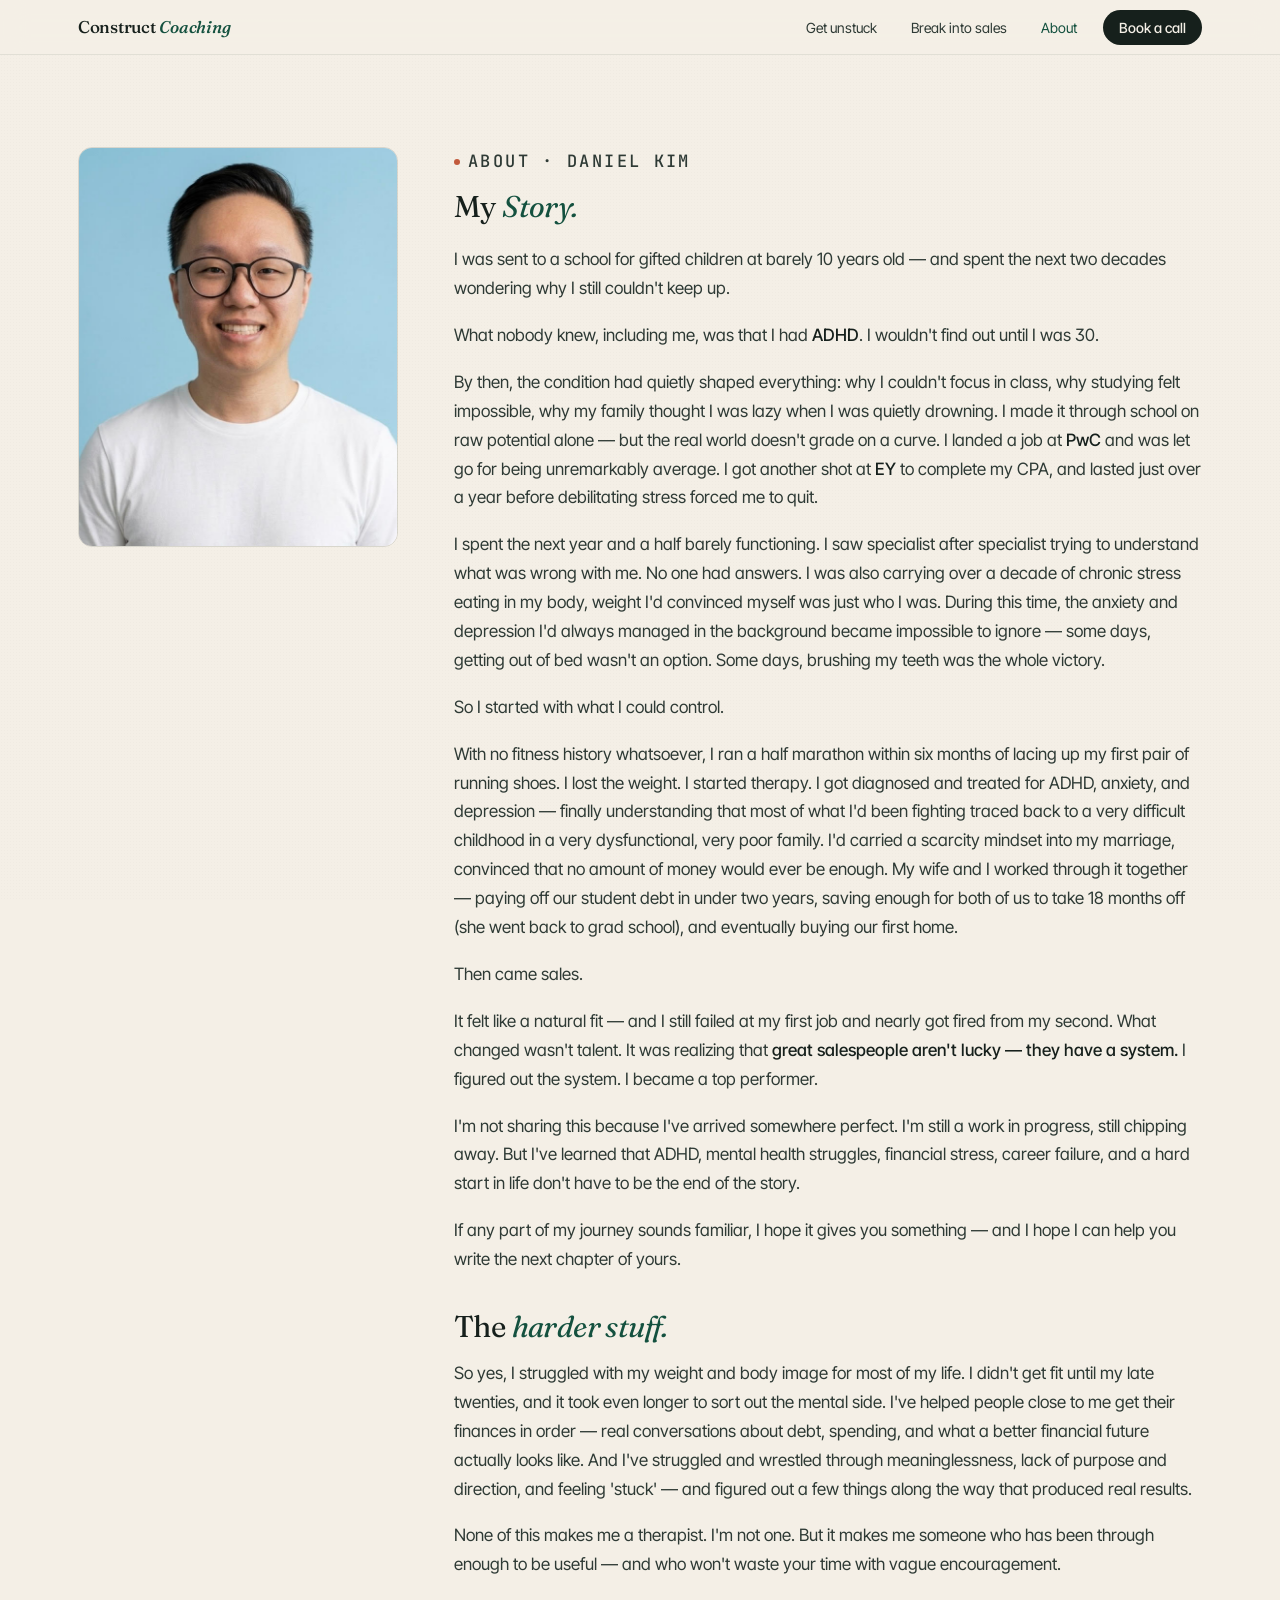
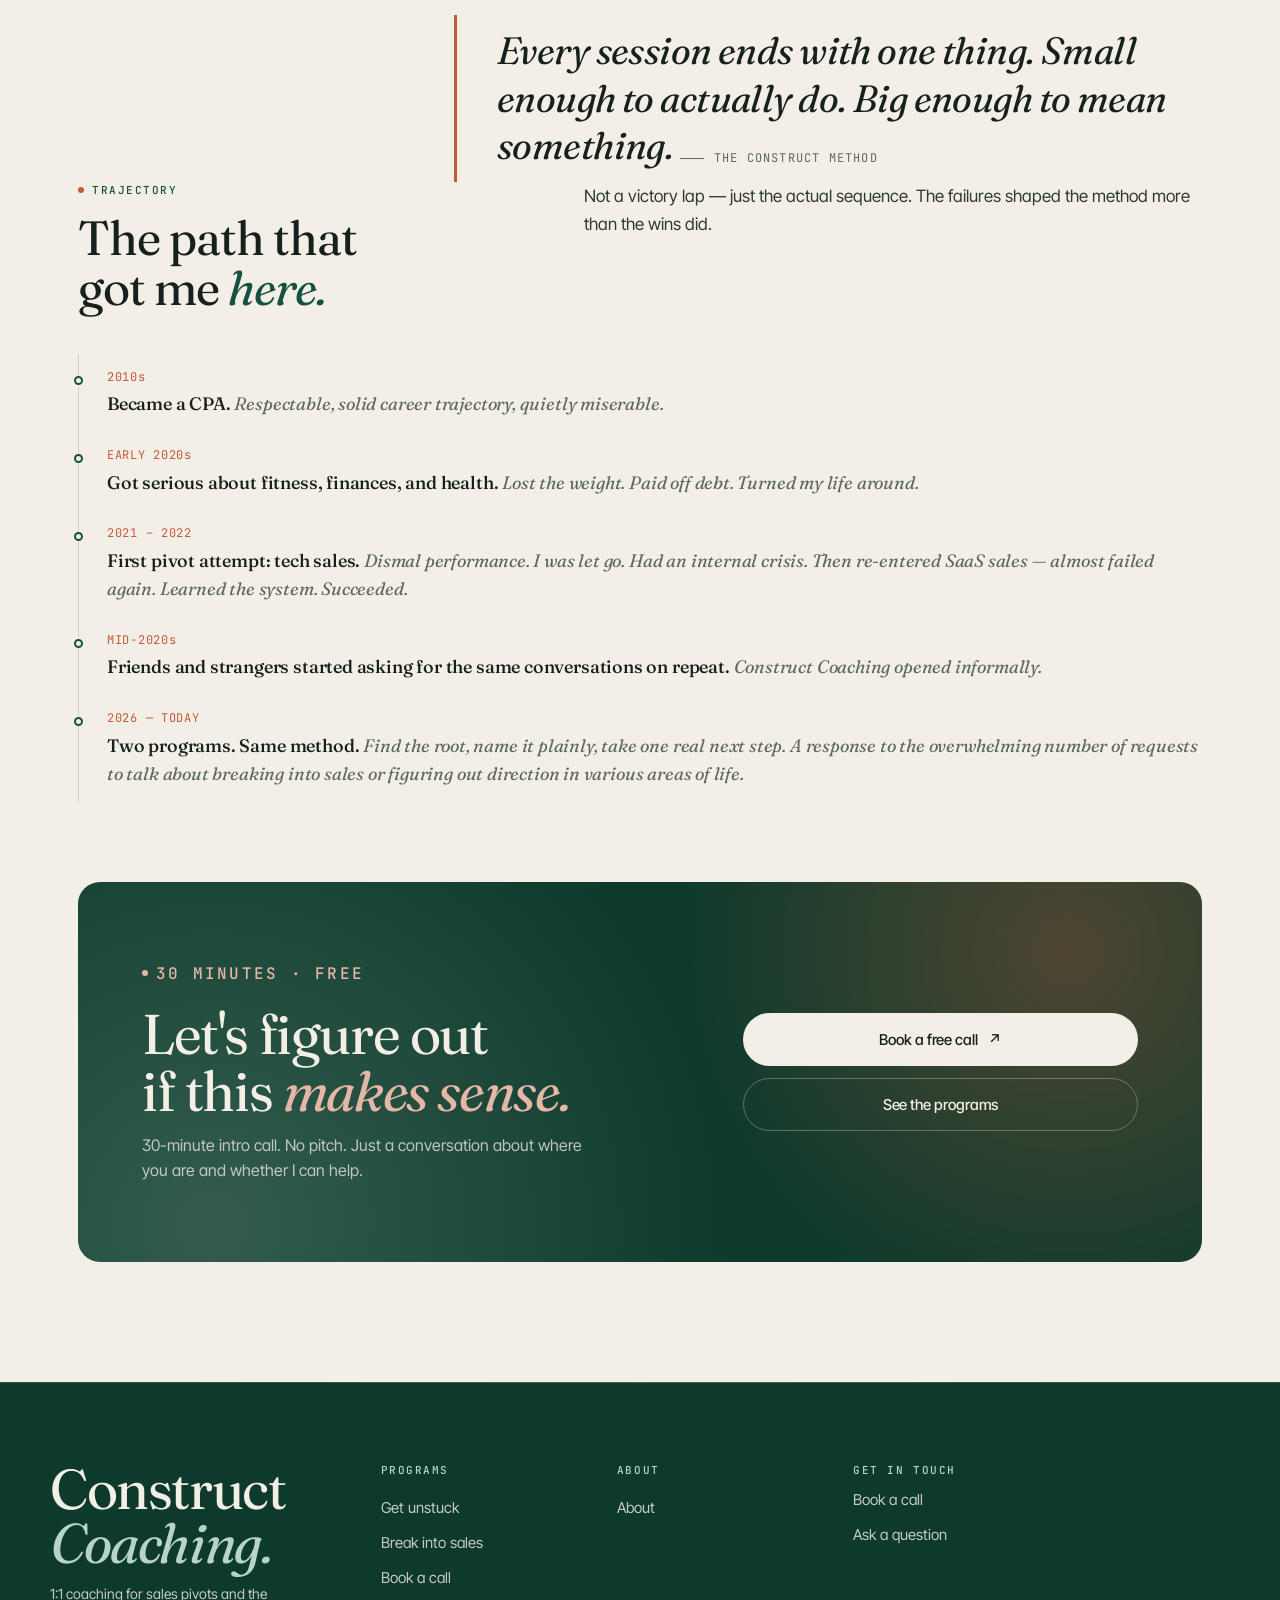
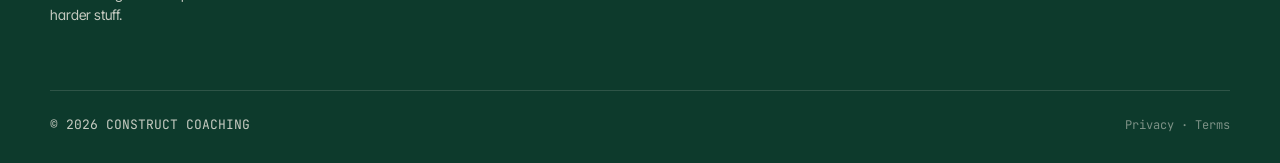
==== commit 2cb45417: "Add files via upload" ====
--- a/about.html
+++ b/about.html
@@ -25,7 +25,7 @@
     <section class="wrap" id="story" style="padding-top: 80px;">
       <div class="about-grid reveal">
         <div>
-          <img src="daniel-kim.png" alt="Daniel Kim" style="width:100%; aspect-ratio:4/5; object-fit:cover; object-position: center top; border-radius: var(--r); border: 1px solid color-mix(in srgb, var(--ink) 12%, transparent); display:block;">
+          <img src="daniel-kim.jpg" alt="Daniel Kim" style="width:100%; aspect-ratio:4/5; object-fit:cover; object-position: center top; border-radius: var(--r); border: 1px solid color-mix(in srgb, var(--ink) 12%, transparent); display:block;">
         </div>
         <div class="bio-text">
           <p class="eyebrow" style="margin-bottom:14px;"><span class="dot"></span>About · Daniel Kim</p>
@@ -119,7 +119,10 @@
         </ul>
       </div>
     </div>
-    <div class="foot-bottom"><span>© 2026 CONSTRUCT COACHING</span></div>
+    <div class="foot-bottom">
+      <span>© 2026 CONSTRUCT COACHING</span>
+      <span style="font-size:12px; opacity:0.6;"><a href="privacy.html" style="color:inherit;">Privacy</a> · <a href="terms.html" style="color:inherit;">Terms</a></span>
+    </div>
   </footer>
 
   <script>
